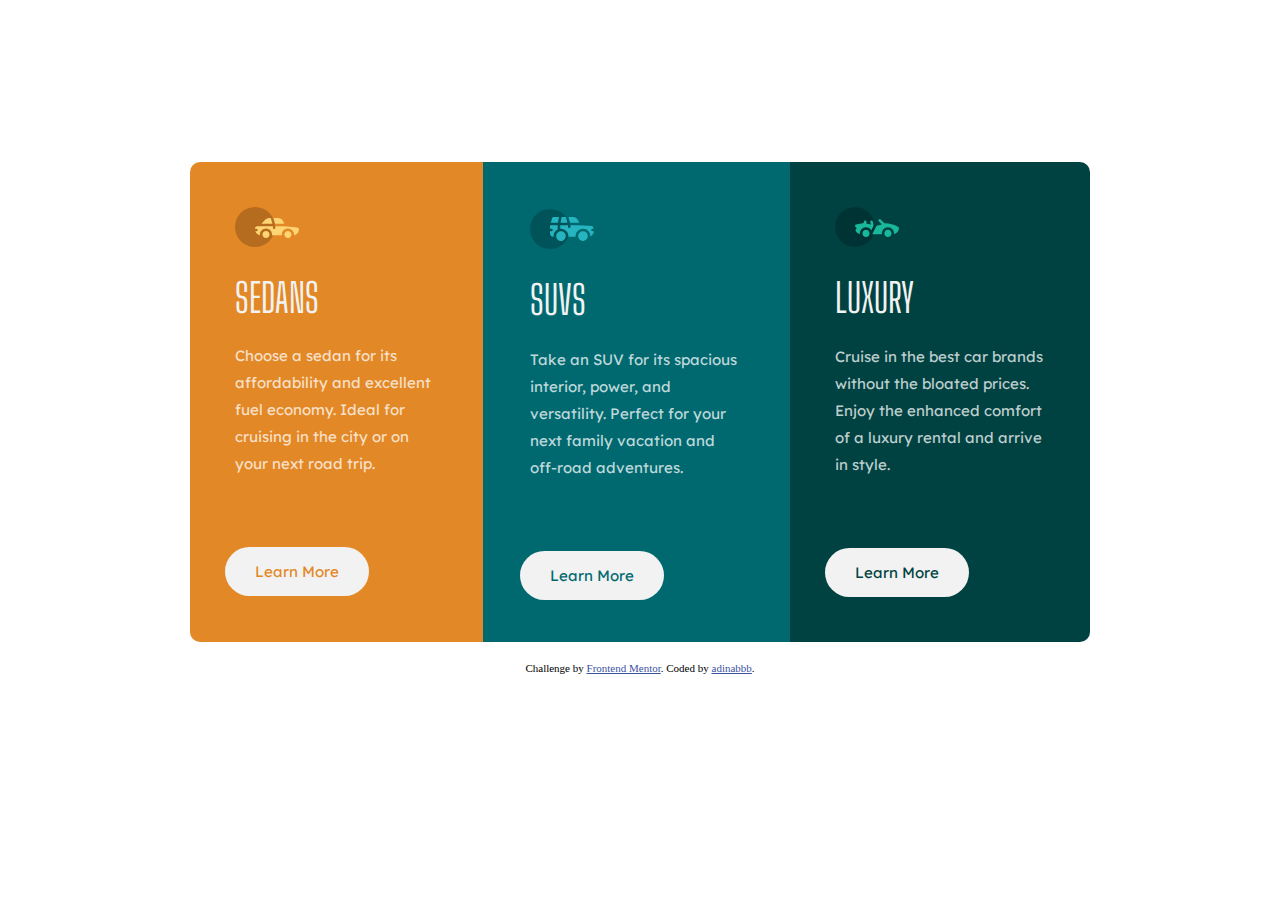
==== 3-column/index.html @ 98050c55 "Initial upload" ====
<!DOCTYPE html>
<html lang="en">
  <head>
    <meta charset="UTF-8" />
    <meta name="viewport" content="width=device-width, initial-scale=1.0" />
    <!-- displays site properly based on user's device -->
    <link rel="stylesheet" href="Style.css" />
    <link
      rel="icon"
      type="image/png"
      sizes="32x32"
      href="./images/favicon-32x32.png"
    />

    <title>Frontend Mentor | 3-column preview card component</title>
  </head>
  <body>
    <div class="mainwrapper">
      <div class="firstwr">
        <img src="./images/icon-sedans.svg" alt="Sedans" class="icons" />
        <div class="wrapperheadings">Sedans</div>
        Choose a sedan for its affordability and excellent fuel economy. Ideal
        for cruising in the city or on your next road trip.
        <div class="button1"><p class="buttontext">Learn More</p></div>
      </div>
      <div class="secondwr">
        <img src="./images/icon-suvs.svg" alt="SUVs" class="icons" />
        <div class="wrapperheadings">SUVs</div>
        Take an SUV for its spacious interior, power, and versatility. Perfect
        for your next family vacation and off-road adventures.
        <div class="button2"><p class="buttontext">Learn More</p></div>
      </div>
      <div class="thirdwr">
        <img src="./images/icon-luxury.svg" alt="Luxury" class="icons" />
        <div class="wrapperheadings">Luxury</div>
        Cruise in the best car brands without the bloated prices. Enjoy the
        enhanced comfort of a luxury rental and arrive in style.
        <div class="button3"><p class="buttontext">Learn More</p></div>
      </div>
    </div>
    <div class="attribution">
      Challenge by
      <a href="https://www.frontendmentor.io?ref=challenge" target="_blank"
        >Frontend Mentor</a
      >. Coded by <a href="#">adinabbb</a>.
    </div>
  </body>
</html>
---- 3-column/Style.css ----
@import url("https://fonts.googleapis.com/css2?family=Big+Shoulders+Display:wght@700&family=Lexend+Deca&display=swap");
.attribution {
  font-size: 11px;
  text-align: center;
  margin-top: 10px;
}
.attribution a {
  color: hsl(228, 45%, 44%);
}
:root {
  --Brightorange: hsl(31, 77%, 52%);
  --Darkcyan: hsl(184, 100%, 22%);
  --Verydarkcyan: hsl(179, 100%, 13%);
  --Transwhite: hsla(0, 0%, 100%, 0.75);
  --Lightgrey: hsl(0, 0%, 95%);
}
body {
  background-color: var(--Transwhite);
  font-size: 15px;
}
.mainwrapper {
  width: 900px;
  height: 480px;
  margin: auto;
  margin-top: 12%;
  display: flex;
  font-family: "Lexend Deca";
  color: var(--Transwhite);
  padding: 10px;
  line-height: 27px;
}
.firstwr {
  background-color: var(--Brightorange);
  padding: 45px;
  border-bottom-left-radius: 10px;
  border-top-left-radius: 10px;
}
.secondwr {
  background-color: var(--Darkcyan);
  padding: 47px;
}
.thirdwr {
  background-color: var(--Verydarkcyan);
  padding: 45px;
  border-bottom-right-radius: 10px;
  border-top-right-radius: 10px;
}
.wrapperheadings {
  font-size: 40px;
  font-family: "big shoulders display";
  color: var(--Lightgrey);
  text-transform: uppercase;
  text-align: left;
  margin-bottom: 15%;
}
.icons {
  margin-bottom: 30px;
}
.button1 {
  background-color: var(--Lightgrey);
  margin: 70px -10px;
  border-radius: 25px;
  width: 140px;
  height: 45px;
  color: var(--Brightorange);
  text-align: center;
  border: 2px solid transparent;
}
.button1:hover {
  cursor: pointer;
  background-color: var(--Brightorange);
  color: var(--Lightgrey);
  border: 2px solid var(--Lightgrey);
}
.buttontext {
  margin-top: 9px;
}
.button2 {
  background-color: var(--Lightgrey);
  margin: 70px -10px;
  border-radius: 25px;
  width: 140px;
  height: 45px;
  color: var(--Darkcyan);
  text-align: center;
  border: 2px solid transparent;
}
.button2:hover {
  cursor: pointer;
  background-color: var(--Darkcyan);
  color: var(--Lightgrey);
  border: 2px solid var(--Lightgrey);
}
.button3 {
  background-color: var(--Lightgrey);
  margin: 70px -10px;
  border-radius: 25px;
  width: 140px;
  height: 45px;
  color: var(--Verydarkcyan);
  text-align: center;
  border: 2px solid transparent;
}
.button3:hover {
  cursor: pointer;
  background-color: var(--Verydarkcyan);
  color: var(--Lightgrey);
  border: 2px solid var(--Lightgrey);
}
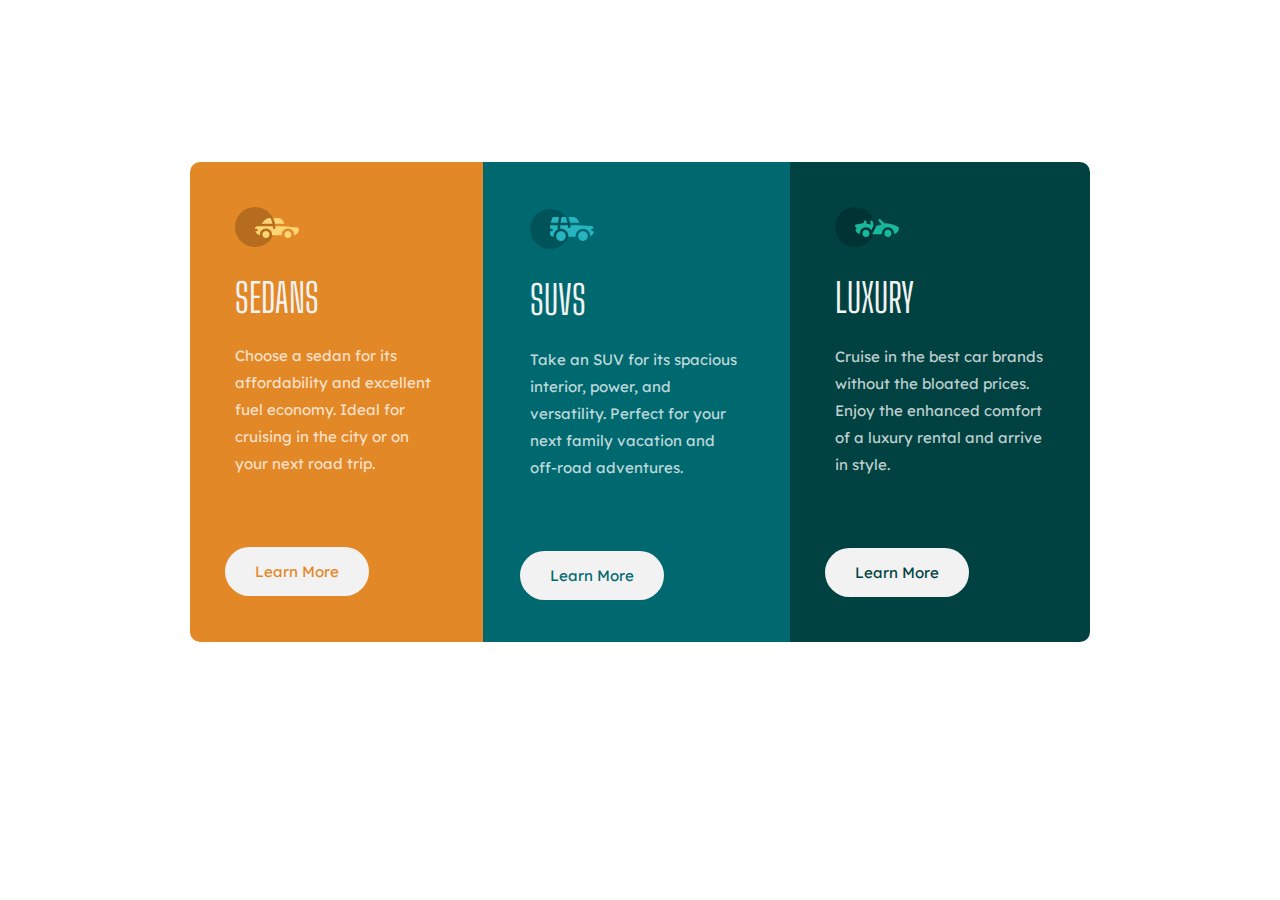
==== commit 5c341708: "Correction #1" ====
--- a/3-column/index.html
+++ b/3-column/index.html
@@ -38,11 +38,5 @@
         <div class="button3"><p class="buttontext">Learn More</p></div>
       </div>
     </div>
-    <div class="attribution">
-      Challenge by
-      <a href="https://www.frontendmentor.io?ref=challenge" target="_blank"
-        >Frontend Mentor</a
-      >. Coded by <a href="#">adinabbb</a>.
-    </div>
   </body>
 </html>
--- a/3-column/Style.css
+++ b/3-column/Style.css
@@ -1,12 +1,5 @@
 @import url("https://fonts.googleapis.com/css2?family=Big+Shoulders+Display:wght@700&family=Lexend+Deca&display=swap");
-.attribution {
-  font-size: 11px;
-  text-align: center;
-  margin-top: 10px;
-}
-.attribution a {
-  color: hsl(228, 45%, 44%);
-}
+
 :root {
   --Brightorange: hsl(31, 77%, 52%);
   --Darkcyan: hsl(184, 100%, 22%);
@@ -107,3 +100,26 @@
   color: var(--Lightgrey);
   border: 2px solid var(--Lightgrey);
 }
+
+@media only screen and (max-width: 400px) {
+  .mainwrapper {
+    display: block;
+    width: 90%;
+  }
+  .firstwr {
+    border-top-left-radius: 10px;
+    border-top-right-radius: 10px;
+    border-bottom-left-radius: 0px;
+  }
+  .thirdwr {
+    border-bottom-right-radius: 10px;
+    border-bottom-left-radius: 10px;
+    border-top-right-radius: 0px;
+    margin-bottom: 30%;
+  }
+  .button1,
+  .button2,
+  .button3 {
+    margin: 20px 0px;
+  }
+}
